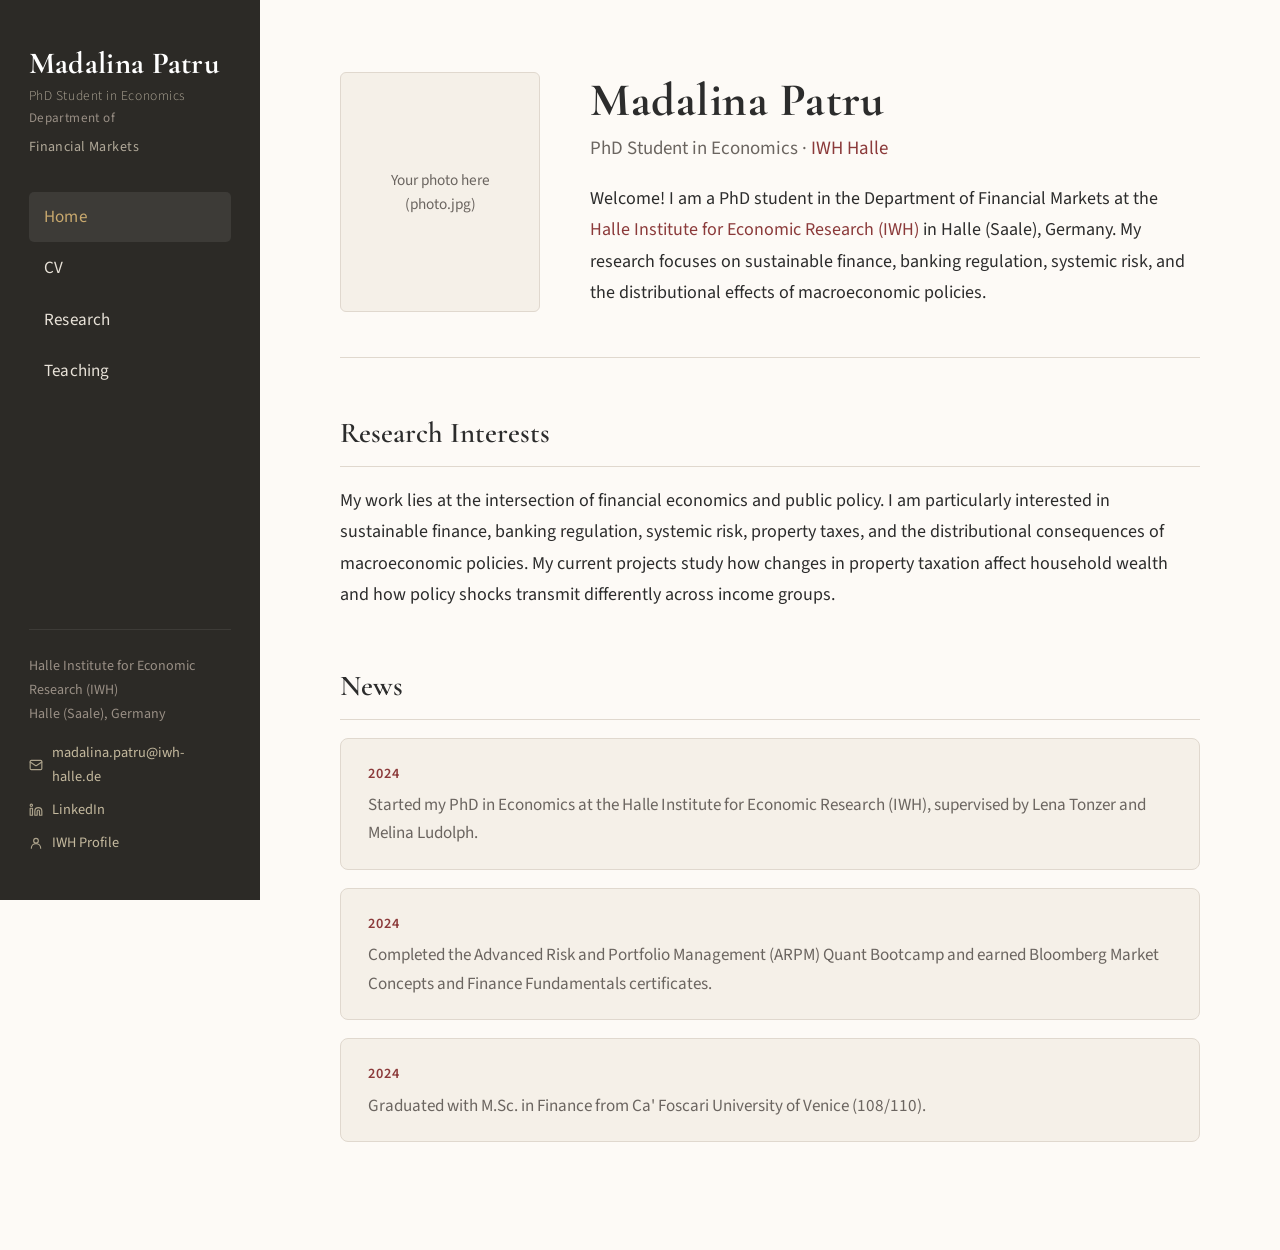
==== index.html @ fcee6978 "Add files via upload" ====
<!DOCTYPE html>
<html lang="en">
<head>
  <meta charset="UTF-8">
  <meta name="viewport" content="width=device-width, initial-scale=1.0">
  <title>Madalina Patru</title>
  <link rel="stylesheet" href="style.css">
</head>
<body>

  <button class="hamburger" onclick="document.querySelector('.sidebar').classList.toggle('open')" aria-label="Menu">☰</button>

  <aside class="sidebar">
    <div class="sidebar__name">Madalina Patru</div>
    <div class="sidebar__dept">PhD Student in Economics</div>
    <div style="font-size:0.73rem;color:#998f85;letter-spacing:0.03em;margin-bottom:0.3rem;">Department of</div>
    <div style="font-size:0.78rem;color:#b0a898;letter-spacing:0.03em;margin-bottom:1.8rem;">Financial Markets</div>

    <ul class="sidebar__nav">
      <li><a href="index.html" class="active">Home</a></li>
      <li><a href="cv.html">CV</a></li>
      <li><a href="research.html">Research</a></li>
      <li><a href="teaching.html">Teaching</a></li>
    </ul>

    <div class="sidebar__footer">
      Halle Institute for Economic Research (IWH)<br>
      Halle (Saale), Germany

      <div class="sidebar__contact">
        <a href="mailto:madalina.patru@iwh-halle.de">
          <svg width="14" height="14" viewBox="0 0 24 24" fill="none" stroke="currentColor" stroke-width="2" stroke-linecap="round" stroke-linejoin="round"><rect x="2" y="4" width="20" height="16" rx="2"/><path d="m22 7-8.97 5.7a1.94 1.94 0 0 1-2.06 0L2 7"/></svg>
          madalina.patru@iwh-halle.de
        </a>
        <a href="https://www.linkedin.com/in/madalinagpatru/" target="_blank" rel="noopener">
          <svg width="14" height="14" viewBox="0 0 24 24" fill="none" stroke="currentColor" stroke-width="2" stroke-linecap="round" stroke-linejoin="round"><path d="M16 8a6 6 0 0 1 6 6v7h-4v-7a2 2 0 0 0-2-2 2 2 0 0 0-2 2v7h-4v-7a6 6 0 0 1 6-6z"/><rect x="2" y="9" width="4" height="12"/><circle cx="4" cy="4" r="2"/></svg>
          LinkedIn
        </a>
        <a href="https://www.iwh-halle.de/en/about-the-iwh/team/detail/madalina-patru" target="_blank" rel="noopener">
          <svg width="14" height="14" viewBox="0 0 24 24" fill="none" stroke="currentColor" stroke-width="2" stroke-linecap="round" stroke-linejoin="round"><circle cx="12" cy="8" r="4"/><path d="M20 21a8 8 0 1 0-16 0"/></svg>
          IWH Profile
        </a>
      </div>
    </div>
  </aside>

  <main class="main">
    <div class="content">

      <div class="hero">
        <!-- Upload photo.jpg to your repo and swap these two lines -->
        <!-- <img src="photo.jpg" alt="Madalina Patru" class="hero__photo"> -->
        <div class="hero__photo-placeholder">Your photo here<br>(photo.jpg)</div>

        <div class="hero__text">
          <h1>Madalina Patru</h1>
          <p class="subtitle">PhD Student in Economics · <a href="https://www.iwh-halle.de/en/">IWH Halle</a></p>
          <p>
            Welcome! I am a PhD student in the Department of Financial Markets at the
            <a href="https://www.iwh-halle.de/en/">Halle Institute for Economic Research (IWH)</a>
            in Halle (Saale), Germany. My research focuses on sustainable finance, banking regulation,
            systemic risk, and the distributional effects of macroeconomic policies.
          </p>
        </div>
      </div>

      <h2>Research Interests</h2>
      <p>
        My work lies at the intersection of financial economics and public policy. I am particularly
        interested in sustainable finance, banking regulation, systemic risk, property taxes, and the
        distributional consequences of macroeconomic policies. My current projects study how changes
        in property taxation affect household wealth and how policy shocks transmit differently across
        income groups.
      </p>

      <h2>News</h2>
      <div class="card">
        <div class="card__year">2024</div>
        <div class="card__description">
          Started my PhD in Economics at the Halle Institute for Economic Research (IWH),
          supervised by Lena Tonzer and Melina Ludolph.
        </div>
      </div>
      <div class="card">
        <div class="card__year">2024</div>
        <div class="card__description">
          Completed the Advanced Risk and Portfolio Management (ARPM) Quant Bootcamp
          and earned Bloomberg Market Concepts and Finance Fundamentals certificates.
        </div>
      </div>
      <div class="card">
        <div class="card__year">2024</div>
        <div class="card__description">
          Graduated with M.Sc. in Finance from Ca' Foscari University of Venice (108/110).
        </div>
      </div>

    </div>
  </main>

</body>
</html>
---- style.css ----
/* ============================================
   Madalina Patru — Academic Website Stylesheet
   ============================================ */

@import url('https://fonts.googleapis.com/css2?family=Cormorant+Garamond:ital,wght@0,400;0,600;0,700;1,400&family=Source+Sans+3:ital,wght@0,300;0,400;0,600;0,700;1,400&display=swap');

:root {
  --color-bg: #FDFAF6;
  --color-bg-alt: #F5F0E8;
  --color-text: #2C2C2C;
  --color-text-muted: #6B6560;
  --color-accent: #8B3A3A;
  --color-accent-hover: #A14545;
  --color-border: #E0D8CE;
  --color-nav-bg: #2C2A26;
  --color-nav-text: #E8E2D8;
  --color-nav-hover: #C9A96E;
  --font-heading: 'Cormorant Garamond', Georgia, serif;
  --font-body: 'Source Sans 3', 'Segoe UI', sans-serif;
  --nav-width: 260px;
  --content-max: 860px;
}

*, *::before, *::after {
  box-sizing: border-box;
  margin: 0;
  padding: 0;
}

html {
  font-size: 18px;
  scroll-behavior: smooth;
}

body {
  font-family: var(--font-body);
  color: var(--color-text);
  background: var(--color-bg);
  line-height: 1.75;
  min-height: 100vh;
  display: flex;
}

/* ---- SIDEBAR ---- */

.sidebar {
  position: fixed;
  top: 0;
  left: 0;
  width: var(--nav-width);
  height: 100vh;
  background: var(--color-nav-bg);
  color: var(--color-nav-text);
  display: flex;
  flex-direction: column;
  padding: 2.5rem 1.6rem;
  z-index: 100;
  overflow-y: auto;
}

.sidebar__name {
  font-family: var(--font-heading);
  font-size: 1.7rem;
  font-weight: 700;
  color: #fff;
  letter-spacing: 0.01em;
  line-height: 1.25;
  margin-bottom: 0.2rem;
}

.sidebar__dept {
  font-size: 0.75rem;
  font-weight: 300;
  color: #b0a898;
  letter-spacing: 0.04em;
  margin-bottom: 0.05rem;
  line-height: 1.4;
}

.sidebar__title {
  font-size: 0.75rem;
  font-weight: 300;
  color: var(--color-nav-hover);
  letter-spacing: 0.06em;
  text-transform: uppercase;
  margin-bottom: 2rem;
}

.sidebar__nav {
  list-style: none;
  flex: 1;
}

.sidebar__nav li {
  margin-bottom: 0.1rem;
}

.sidebar__nav a {
  display: block;
  padding: 0.55rem 0.85rem;
  color: var(--color-nav-text);
  text-decoration: none;
  font-size: 0.95rem;
  font-weight: 400;
  border-radius: 5px;
  transition: background 0.18s, color 0.18s;
  letter-spacing: 0.01em;
}

.sidebar__nav a:hover,
.sidebar__nav a.active {
  background: rgba(255,255,255,0.08);
  color: var(--color-nav-hover);
}

.sidebar__footer {
  margin-top: 2rem;
  font-size: 0.78rem;
  line-height: 1.7;
  color: #998f85;
  border-top: 1px solid rgba(255,255,255,0.08);
  padding-top: 1.4rem;
}

.sidebar__footer a {
  color: #c4b99e;
  text-decoration: none;
  transition: color 0.15s;
}

.sidebar__footer a:hover {
  color: var(--color-nav-hover);
}

/* Contact links with icons */
.sidebar__contact {
  margin-top: 0.8rem;
  display: flex;
  flex-direction: column;
  gap: 0.45rem;
}

.sidebar__contact a {
  display: flex;
  align-items: center;
  gap: 0.5rem;
  color: #c4b99e;
  text-decoration: none;
  font-size: 0.8rem;
  transition: color 0.15s;
}

.sidebar__contact a:hover {
  color: var(--color-nav-hover);
}

.sidebar__contact svg {
  flex-shrink: 0;
  opacity: 0.85;
}

/* ---- HAMBURGER ---- */

.hamburger {
  display: none;
  position: fixed;
  top: 1rem;
  left: 1rem;
  z-index: 200;
  background: var(--color-nav-bg);
  color: var(--color-nav-text);
  border: none;
  width: 2.4rem;
  height: 2.4rem;
  border-radius: 6px;
  font-size: 1.2rem;
  cursor: pointer;
  align-items: center;
  justify-content: center;
}

/* ---- MAIN CONTENT ---- */

.main {
  margin-left: var(--nav-width);
  flex: 1;
  display: flex;
  justify-content: center;
  padding: 0 2rem;
}

.content {
  width: 100%;
  max-width: var(--content-max);
  padding: 4rem 0 5rem;
}

/* ---- TYPOGRAPHY ---- */

h1 {
  font-family: var(--font-heading);
  font-size: 2.6rem;
  font-weight: 700;
  color: var(--color-text);
  letter-spacing: 0.01em;
  line-height: 1.2;
  margin-bottom: 0.4rem;
}

h2 {
  font-family: var(--font-heading);
  font-size: 1.6rem;
  font-weight: 600;
  color: var(--color-text);
  margin: 2.8rem 0 1rem;
  padding-bottom: 0.4rem;
  border-bottom: 1px solid var(--color-border);
}

h3 {
  font-family: var(--font-heading);
  font-size: 1.2rem;
  font-weight: 600;
  color: var(--color-text);
  margin-bottom: 0.3rem;
}

h4 {
  font-weight: 600;
  font-size: 1rem;
  margin-bottom: 0.15rem;
}

p {
  margin-bottom: 1rem;
  color: var(--color-text);
}

p:last-child { margin-bottom: 0; }

a {
  color: var(--color-accent);
  text-decoration: none;
}

a:hover {
  text-decoration: underline;
}

.subtitle {
  color: var(--color-text-muted);
  font-size: 1.05rem;
  margin-bottom: 1.5rem;
}

/* ---- HERO ---- */

.hero {
  display: flex;
  gap: 2.8rem;
  align-items: flex-start;
  margin-bottom: 2.5rem;
  padding-bottom: 2.5rem;
  border-bottom: 1px solid var(--color-border);
}

.hero__photo,
.hero__photo-placeholder {
  width: 200px;
  min-width: 200px;
  height: 240px;
  border-radius: 6px;
  object-fit: cover;
  object-position: top center;
  background: var(--color-bg-alt);
  border: 1px solid var(--color-border);
  display: flex;
  align-items: center;
  justify-content: center;
  text-align: center;
  font-size: 0.85rem;
  color: var(--color-text-muted);
  line-height: 1.6;
}

.hero__text {
  flex: 1;
}

.hero__text h1 {
  margin-bottom: 0.2rem;
}

.hero__text .subtitle {
  margin-bottom: 1rem;
}

/* ---- CARDS ---- */

.card {
  background: var(--color-bg-alt);
  border: 1px solid var(--color-border);
  border-radius: 8px;
  padding: 1.2rem 1.5rem;
  margin-bottom: 1rem;
}

.card h3 {
  margin-bottom: 0.4rem;
}

.card__description {
  color: var(--color-text-muted);
  font-size: 0.95rem;
  line-height: 1.65;
}

.card__year {
  font-size: 0.8rem;
  font-weight: 600;
  color: var(--color-accent);
  text-transform: uppercase;
  letter-spacing: 0.08em;
  margin-bottom: 0.3rem;
}

/* ---- CV ENTRIES ---- */

.cv-section {
  margin-bottom: 0.5rem;
}

.cv-entry {
  display: flex;
  gap: 2rem;
  padding: 0.9rem 0;
  border-bottom: 1px solid var(--color-border);
}

.cv-entry:last-child {
  border-bottom: none;
}

.cv-entry__dates {
  min-width: 110px;
  font-size: 0.88rem;
  color: var(--color-text-muted);
  font-weight: 400;
  padding-top: 0.1rem;
  white-space: nowrap;
}

.cv-entry__details {
  flex: 1;
}

.cv-entry__details .institution {
  color: var(--color-text-muted);
  font-size: 0.92rem;
  margin-top: 0.1rem;
}

.cv-entry__details p {
  margin-bottom: 0.2rem;
  font-size: 0.95rem;
}

/* ---- PUBLICATIONS ---- */

.pub {
  padding: 1.1rem 0;
  border-bottom: 1px solid var(--color-border);
}

.pub:last-child {
  border-bottom: none;
}

.pub__authors {
  font-size: 0.92rem;
  margin-bottom: 0.2rem;
  color: var(--color-text-muted);
}

.pub__title {
  font-size: 1.02rem;
  font-weight: 600;
  color: var(--color-text);
  margin-bottom: 0.2rem;
}

.pub__venue {
  font-size: 0.88rem;
  font-style: italic;
  color: var(--color-text-muted);
}

.pub__links {
  margin-top: 0.4rem;
  display: flex;
  gap: 0.8rem;
}

.pub__links a {
  font-size: 0.78rem;
  font-weight: 600;
  text-transform: uppercase;
  letter-spacing: 0.06em;
  padding: 0.2rem 0.65rem;
  border: 1px solid var(--color-accent);
  border-radius: 4px;
  color: var(--color-accent);
  transition: background 0.2s, color 0.2s;
}

.pub__links a:hover {
  background: var(--color-accent);
  color: #fff;
  text-decoration: none;
}

/* ---- COURSE TABLE ---- */

.course-table {
  width: 100%;
  border-collapse: collapse;
  margin-top: 1rem;
  font-size: 0.93rem;
}

.course-table th,
.course-table td {
  text-align: left;
  padding: 0.7rem 1rem;
  border-bottom: 1px solid var(--color-border);
}

.course-table th {
  font-family: var(--font-heading);
  font-weight: 600;
  font-size: 0.95rem;
  background: var(--color-bg-alt);
}

/* ---- BUTTON ---- */

.btn {
  display: inline-block;
  padding: 0.55rem 1.3rem;
  background: var(--color-accent);
  color: #fff;
  border-radius: 6px;
  font-size: 0.88rem;
  font-weight: 600;
  letter-spacing: 0.02em;
  text-decoration: none;
  transition: background 0.2s, transform 0.15s;
}

.btn:hover {
  background: var(--color-accent-hover);
  color: #fff;
  text-decoration: none;
  transform: translateY(-1px);
}

/* ---- LARGE SCREENS ---- */

@media (min-width: 1400px) {
  :root {
    --nav-width: 290px;
    --content-max: 960px;
  }

  html { font-size: 19px; }

  .hero__photo,
  .hero__photo-placeholder {
    width: 220px;
    min-width: 220px;
    height: 265px;
  }
}

@media (min-width: 1800px) {
  :root {
    --nav-width: 300px;
    --content-max: 1040px;
  }

  html { font-size: 20px; }

  .hero__photo,
  .hero__photo-placeholder {
    width: 240px;
    min-width: 240px;
    height: 290px;
  }
}

/* ---- RESPONSIVE (MOBILE) ---- */

@media (max-width: 860px) {
  .sidebar {
    transform: translateX(-100%);
    transition: transform 0.3s ease;
  }

  .sidebar.open {
    transform: translateX(0);
  }

  .hamburger {
    display: flex;
  }

  .main {
    margin-left: 0;
    padding: 0 1.2rem;
  }

  .content {
    padding: 4.5rem 0 3rem;
  }

  .hero {
    flex-direction: column;
    align-items: center;
    text-align: center;
    gap: 1.8rem;
  }

  .hero__photo,
  .hero__photo-placeholder {
    width: 160px;
    min-width: 160px;
    height: 195px;
  }

  .cv-entry {
    flex-direction: column;
    gap: 0.2rem;
  }

  .cv-entry__dates {
    min-width: unset;
  }
}
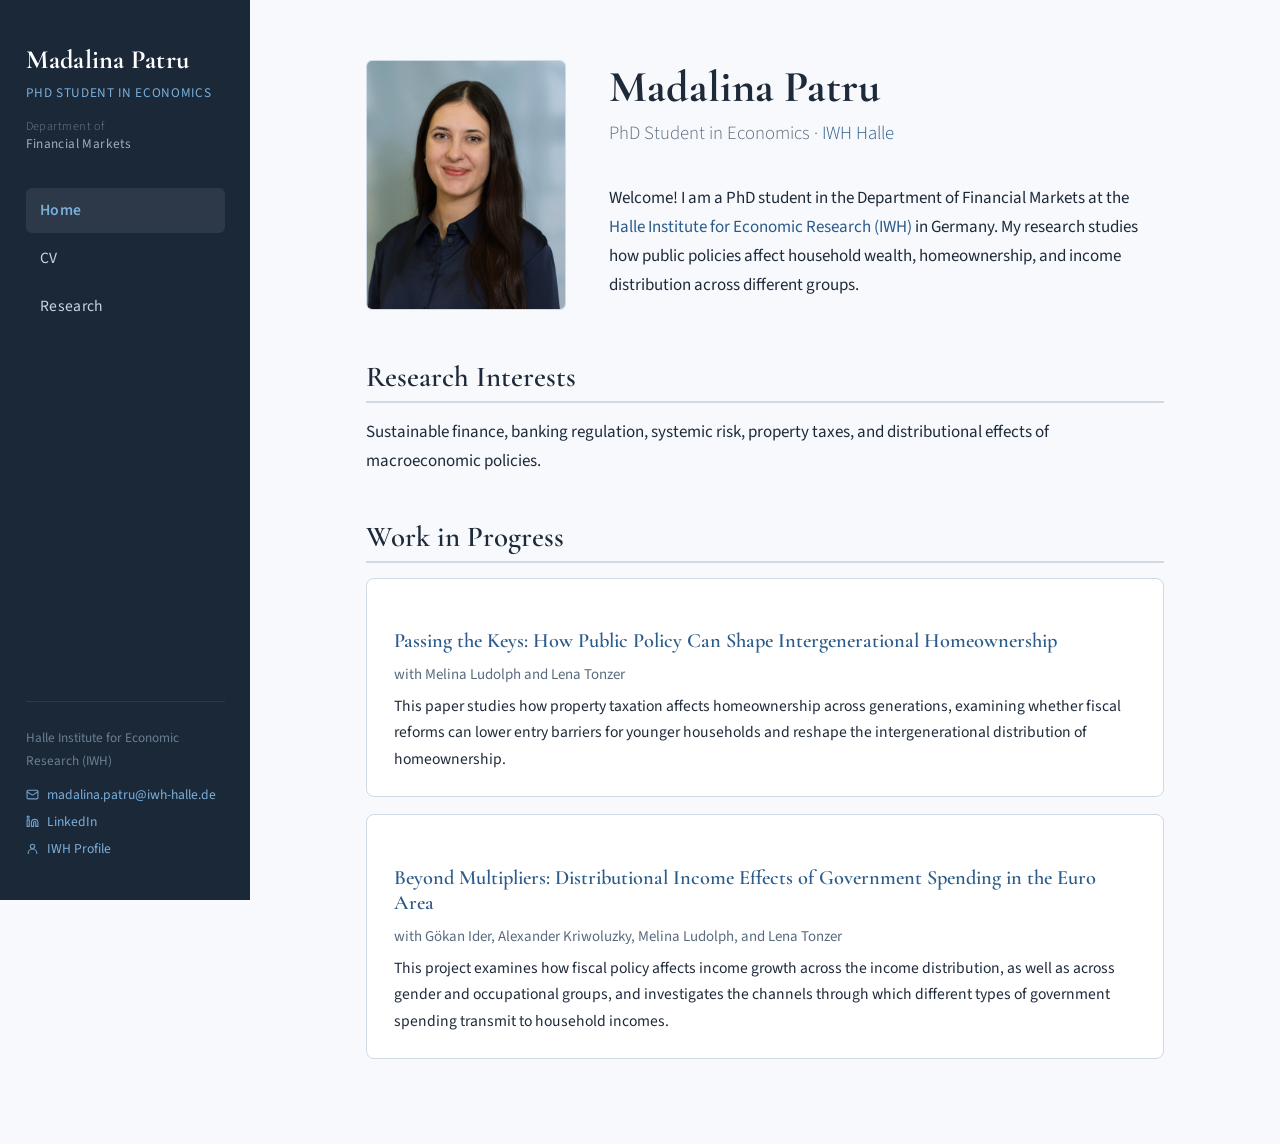
==== commit f8841b8a: "Add files via upload" ====
--- a/index.html
+++ b/index.html
@@ -3,7 +3,7 @@
 <head>
   <meta charset="UTF-8">
   <meta name="viewport" content="width=device-width, initial-scale=1.0">
-  <title>Madalina Patru</title>
+  <title>Madalina Patru — Academic Homepage</title>
   <link rel="stylesheet" href="style.css">
 </head>
 <body>
@@ -12,32 +12,27 @@
 
   <aside class="sidebar">
     <div class="sidebar__name">Madalina Patru</div>
-    <div class="sidebar__dept">PhD Student in Economics</div>
-    <div style="font-size:0.73rem;color:#998f85;letter-spacing:0.03em;margin-bottom:0.3rem;">Department of</div>
-    <div style="font-size:0.78rem;color:#b0a898;letter-spacing:0.03em;margin-bottom:1.8rem;">Financial Markets</div>
-
+    <div class="sidebar__title">PhD Student in Economics</div>
+    <div class="sidebar__dept-label">Department of</div>
+    <div class="sidebar__dept">Financial Markets</div>
     <ul class="sidebar__nav">
       <li><a href="index.html" class="active">Home</a></li>
       <li><a href="cv.html">CV</a></li>
       <li><a href="research.html">Research</a></li>
-      <li><a href="teaching.html">Teaching</a></li>
     </ul>
-
     <div class="sidebar__footer">
-      Halle Institute for Economic Research (IWH)<br>
-      Halle (Saale), Germany
-
+      Halle Institute for Economic Research (IWH)
       <div class="sidebar__contact">
         <a href="mailto:madalina.patru@iwh-halle.de">
-          <svg width="14" height="14" viewBox="0 0 24 24" fill="none" stroke="currentColor" stroke-width="2" stroke-linecap="round" stroke-linejoin="round"><rect x="2" y="4" width="20" height="16" rx="2"/><path d="m22 7-8.97 5.7a1.94 1.94 0 0 1-2.06 0L2 7"/></svg>
+          <svg width="13" height="13" viewBox="0 0 24 24" fill="none" stroke="currentColor" stroke-width="2" stroke-linecap="round" stroke-linejoin="round"><rect x="2" y="4" width="20" height="16" rx="2"/><path d="m22 7-8.97 5.7a1.94 1.94 0 0 1-2.06 0L2 7"/></svg>
           madalina.patru@iwh-halle.de
         </a>
         <a href="https://www.linkedin.com/in/madalinagpatru/" target="_blank" rel="noopener">
-          <svg width="14" height="14" viewBox="0 0 24 24" fill="none" stroke="currentColor" stroke-width="2" stroke-linecap="round" stroke-linejoin="round"><path d="M16 8a6 6 0 0 1 6 6v7h-4v-7a2 2 0 0 0-2-2 2 2 0 0 0-2 2v7h-4v-7a6 6 0 0 1 6-6z"/><rect x="2" y="9" width="4" height="12"/><circle cx="4" cy="4" r="2"/></svg>
+          <svg width="13" height="13" viewBox="0 0 24 24" fill="none" stroke="currentColor" stroke-width="2" stroke-linecap="round" stroke-linejoin="round"><path d="M16 8a6 6 0 0 1 6 6v7h-4v-7a2 2 0 0 0-2-2 2 2 0 0 0-2 2v7h-4v-7a6 6 0 0 1 6-6z"/><rect x="2" y="9" width="4" height="12"/><circle cx="4" cy="4" r="2"/></svg>
           LinkedIn
         </a>
         <a href="https://www.iwh-halle.de/en/about-the-iwh/team/detail/madalina-patru" target="_blank" rel="noopener">
-          <svg width="14" height="14" viewBox="0 0 24 24" fill="none" stroke="currentColor" stroke-width="2" stroke-linecap="round" stroke-linejoin="round"><circle cx="12" cy="8" r="4"/><path d="M20 21a8 8 0 1 0-16 0"/></svg>
+          <svg width="13" height="13" viewBox="0 0 24 24" fill="none" stroke="currentColor" stroke-width="2" stroke-linecap="round" stroke-linejoin="round"><circle cx="12" cy="8" r="4"/><path d="M20 21a8 8 0 1 0-16 0"/></svg>
           IWH Profile
         </a>
       </div>
@@ -48,9 +43,7 @@
     <div class="content">
 
       <div class="hero">
-        <!-- Upload photo.jpg to your repo and swap these two lines -->
-        <!-- <img src="photo.jpg" alt="Madalina Patru" class="hero__photo"> -->
-        <div class="hero__photo-placeholder">Your photo here<br>(photo.jpg)</div>
+        <img src="photo.jpg" alt="Madalina Patru" class="hero__photo">
 
         <div class="hero__text">
           <h1>Madalina Patru</h1>
@@ -58,40 +51,38 @@
           <p>
             Welcome! I am a PhD student in the Department of Financial Markets at the
             <a href="https://www.iwh-halle.de/en/">Halle Institute for Economic Research (IWH)</a>
-            in Halle (Saale), Germany. My research focuses on sustainable finance, banking regulation,
-            systemic risk, and the distributional effects of macroeconomic policies.
+            in Germany. My research studies how public policies affect household wealth,
+            homeownership, and income distribution across different groups.
           </p>
         </div>
       </div>
 
       <h2>Research Interests</h2>
       <p>
-        My work lies at the intersection of financial economics and public policy. I am particularly
-        interested in sustainable finance, banking regulation, systemic risk, property taxes, and the
-        distributional consequences of macroeconomic policies. My current projects study how changes
-        in property taxation affect household wealth and how policy shocks transmit differently across
-        income groups.
+        Sustainable finance, banking regulation, systemic risk, property taxes,
+        and distributional effects of macroeconomic policies.
       </p>
 
-      <h2>News</h2>
+      <h2>Work in Progress</h2>
+
       <div class="card">
-        <div class="card__year">2024</div>
+        <h3>Passing the Keys: How Public Policy Can Shape Intergenerational Homeownership</h3>
+        <div class="card__meta">with Melina Ludolph and Lena Tonzer</div>
         <div class="card__description">
-          Started my PhD in Economics at the Halle Institute for Economic Research (IWH),
-          supervised by Lena Tonzer and Melina Ludolph.
+          This paper studies how property taxation affects homeownership across generations,
+          examining whether fiscal reforms can lower entry barriers for younger households
+          and reshape the intergenerational distribution of homeownership.
         </div>
       </div>
+
       <div class="card">
-        <div class="card__year">2024</div>
+        <h3>Beyond Multipliers: Distributional Income Effects of Government Spending in the Euro Area</h3>
+        <div class="card__meta">with Gökan Ider, Alexander Kriwoluzky, Melina Ludolph, and Lena Tonzer</div>
         <div class="card__description">
-          Completed the Advanced Risk and Portfolio Management (ARPM) Quant Bootcamp
-          and earned Bloomberg Market Concepts and Finance Fundamentals certificates.
-        </div>
-      </div>
-      <div class="card">
-        <div class="card__year">2024</div>
-        <div class="card__description">
-          Graduated with M.Sc. in Finance from Ca' Foscari University of Venice (108/110).
+          This project examines how fiscal policy affects income growth across the income
+          distribution, as well as across gender and occupational groups, and investigates
+          the channels through which different types of government spending transmit to
+          household incomes.
         </div>
       </div>
 
--- a/style.css
+++ b/style.css
@@ -5,20 +5,20 @@
 @import url('https://fonts.googleapis.com/css2?family=Cormorant+Garamond:ital,wght@0,400;0,600;0,700;1,400&family=Source+Sans+3:ital,wght@0,300;0,400;0,600;0,700;1,400&display=swap');
 
 :root {
-  --color-bg: #FDFAF6;
-  --color-bg-alt: #F5F0E8;
-  --color-text: #2C2C2C;
-  --color-text-muted: #6B6560;
-  --color-accent: #8B3A3A;
-  --color-accent-hover: #A14545;
-  --color-border: #E0D8CE;
-  --color-nav-bg: #2C2A26;
-  --color-nav-text: #E8E2D8;
-  --color-nav-hover: #C9A96E;
+  --color-bg: #F7F9FC;
+  --color-bg-alt: #EDF1F7;
+  --color-text: #1E2A3A;
+  --color-text-muted: #5A6B7F;
+  --color-accent: #2B5B8A;
+  --color-accent-hover: #3A74A8;
+  --color-border: #D0DAE5;
+  --color-nav-bg: #1B2838;
+  --color-nav-text: #CBD5E1;
+  --color-nav-hover: #7AAFDB;
   --font-heading: 'Cormorant Garamond', Georgia, serif;
   --font-body: 'Source Sans 3', 'Segoe UI', sans-serif;
-  --nav-width: 260px;
-  --content-max: 860px;
+  --max-width: 900px;
+  --nav-width: 250px;
 }
 
 *, *::before, *::after {
@@ -28,7 +28,7 @@
 }
 
 html {
-  font-size: 18px;
+  font-size: 17px;
   scroll-behavior: smooth;
 }
 
@@ -36,12 +36,12 @@
   font-family: var(--font-body);
   color: var(--color-text);
   background: var(--color-bg);
-  line-height: 1.75;
+  line-height: 1.7;
   min-height: 100vh;
   display: flex;
 }
 
-/* ---- SIDEBAR ---- */
+/* ---- SIDEBAR NAVIGATION ---- */
 
 .sidebar {
   position: fixed;
@@ -53,36 +53,44 @@
   color: var(--color-nav-text);
   display: flex;
   flex-direction: column;
-  padding: 2.5rem 1.6rem;
+  padding: 2.5rem 1.5rem;
   z-index: 100;
   overflow-y: auto;
 }
 
 .sidebar__name {
   font-family: var(--font-heading);
-  font-size: 1.7rem;
+  font-size: 1.55rem;
   font-weight: 700;
   color: #fff;
   letter-spacing: 0.01em;
-  line-height: 1.25;
-  margin-bottom: 0.2rem;
+  line-height: 1.3;
+  margin-bottom: 0.3rem;
+}
+
+.sidebar__title {
+  font-size: 0.78rem;
+  font-weight: 400;
+  color: var(--color-nav-hover);
+  letter-spacing: 0.05em;
+  text-transform: uppercase;
+  margin-bottom: 0.8rem;
+}
+
+.sidebar__dept-label {
+  font-size: 0.72rem;
+  font-weight: 300;
+  color: #6b7f93;
+  letter-spacing: 0.04em;
+  line-height: 1.4;
 }
 
 .sidebar__dept {
-  font-size: 0.75rem;
-  font-weight: 300;
-  color: #b0a898;
-  letter-spacing: 0.04em;
-  margin-bottom: 0.05rem;
+  font-size: 0.78rem;
+  font-weight: 400;
+  color: #9aafc2;
+  letter-spacing: 0.03em;
   line-height: 1.4;
-}
-
-.sidebar__title {
-  font-size: 0.75rem;
-  font-weight: 300;
-  color: var(--color-nav-hover);
-  letter-spacing: 0.06em;
-  text-transform: uppercase;
   margin-bottom: 2rem;
 }
 
@@ -92,7 +100,7 @@
 }
 
 .sidebar__nav li {
-  margin-bottom: 0.1rem;
+  margin-bottom: 0.15rem;
 }
 
 .sidebar__nav a {
@@ -100,11 +108,11 @@
   padding: 0.55rem 0.85rem;
   color: var(--color-nav-text);
   text-decoration: none;
-  font-size: 0.95rem;
+  font-size: 0.92rem;
   font-weight: 400;
-  border-radius: 5px;
-  transition: background 0.18s, color 0.18s;
-  letter-spacing: 0.01em;
+  border-radius: 6px;
+  transition: background 0.2s, color 0.2s;
+  letter-spacing: 0.02em;
 }
 
 .sidebar__nav a:hover,
@@ -113,53 +121,49 @@
   color: var(--color-nav-hover);
 }
 
+.sidebar__nav a.active {
+  font-weight: 600;
+}
+
 .sidebar__footer {
-  margin-top: 2rem;
+  margin-top: auto;
+  padding-top: 1.5rem;
+  border-top: 1px solid rgba(255,255,255,0.08);
   font-size: 0.78rem;
+  color: #6b7f93;
   line-height: 1.7;
-  color: #998f85;
-  border-top: 1px solid rgba(255,255,255,0.08);
-  padding-top: 1.4rem;
-}
-
-.sidebar__footer a {
-  color: #c4b99e;
-  text-decoration: none;
-  transition: color 0.15s;
-}
-
-.sidebar__footer a:hover {
-  color: var(--color-nav-hover);
-}
-
-/* Contact links with icons */
+}
+
 .sidebar__contact {
   margin-top: 0.8rem;
   display: flex;
   flex-direction: column;
-  gap: 0.45rem;
+  gap: 0.55rem;
 }
 
 .sidebar__contact a {
   display: flex;
   align-items: center;
   gap: 0.5rem;
-  color: #c4b99e;
+  color: var(--color-nav-hover);
   text-decoration: none;
   font-size: 0.8rem;
   transition: color 0.15s;
+  line-height: 1.3;
+  word-break: break-all;
 }
 
 .sidebar__contact a:hover {
-  color: var(--color-nav-hover);
+  color: #fff;
+  text-decoration: none;
 }
 
 .sidebar__contact svg {
   flex-shrink: 0;
-  opacity: 0.85;
-}
-
-/* ---- HAMBURGER ---- */
+  opacity: 0.9;
+}
+
+/* ---- MOBILE HAMBURGER ---- */
 
 .hamburger {
   display: none;
@@ -168,13 +172,13 @@
   left: 1rem;
   z-index: 200;
   background: var(--color-nav-bg);
-  color: var(--color-nav-text);
+  color: #fff;
   border: none;
-  width: 2.4rem;
-  height: 2.4rem;
   border-radius: 6px;
-  font-size: 1.2rem;
+  width: 44px;
+  height: 44px;
   cursor: pointer;
+  font-size: 1.4rem;
   align-items: center;
   justify-content: center;
 }
@@ -184,135 +188,105 @@
 .main {
   margin-left: var(--nav-width);
   flex: 1;
-  display: flex;
-  justify-content: center;
-  padding: 0 2rem;
+  min-height: 100vh;
 }
 
 .content {
-  width: 100%;
-  max-width: var(--content-max);
-  padding: 4rem 0 5rem;
+  max-width: var(--max-width);
+  margin: 0 auto;
+  padding: 3.5rem 3rem 4rem;
 }
 
 /* ---- TYPOGRAPHY ---- */
 
+h1, h2, h3, h4 {
+  font-family: var(--font-heading);
+  color: var(--color-text);
+  line-height: 1.25;
+}
+
 h1 {
-  font-family: var(--font-heading);
   font-size: 2.6rem;
   font-weight: 700;
-  color: var(--color-text);
-  letter-spacing: 0.01em;
-  line-height: 1.2;
-  margin-bottom: 0.4rem;
+  margin-bottom: 0.6rem;
 }
 
 h2 {
-  font-family: var(--font-heading);
-  font-size: 1.6rem;
-  font-weight: 600;
-  color: var(--color-text);
-  margin: 2.8rem 0 1rem;
-  padding-bottom: 0.4rem;
-  border-bottom: 1px solid var(--color-border);
+  font-size: 1.7rem;
+  font-weight: 600;
+  margin-top: 2.5rem;
+  margin-bottom: 0.9rem;
+  padding-bottom: 0.35rem;
+  border-bottom: 2px solid var(--color-border);
 }
 
 h3 {
-  font-family: var(--font-heading);
   font-size: 1.2rem;
   font-weight: 600;
-  color: var(--color-text);
-  margin-bottom: 0.3rem;
-}
-
-h4 {
-  font-weight: 600;
-  font-size: 1rem;
-  margin-bottom: 0.15rem;
+  margin-top: 1.5rem;
+  margin-bottom: 0.5rem;
+  color: var(--color-accent);
 }
 
 p {
   margin-bottom: 1rem;
-  color: var(--color-text);
-}
-
-p:last-child { margin-bottom: 0; }
+}
 
 a {
   color: var(--color-accent);
   text-decoration: none;
+  transition: color 0.2s;
 }
 
 a:hover {
+  color: var(--color-accent-hover);
   text-decoration: underline;
 }
 
 .subtitle {
+  font-size: 1.1rem;
   color: var(--color-text-muted);
-  font-size: 1.05rem;
-  margin-bottom: 1.5rem;
-}
-
-/* ---- HERO ---- */
+  margin-bottom: 2rem;
+  font-weight: 300;
+}
+
+/* ---- HERO / ABOUT SECTION ---- */
 
 .hero {
   display: flex;
-  gap: 2.8rem;
+  gap: 2.5rem;
   align-items: flex-start;
-  margin-bottom: 2.5rem;
-  padding-bottom: 2.5rem;
-  border-bottom: 1px solid var(--color-border);
-}
-
-.hero__photo,
-.hero__photo-placeholder {
+  margin-bottom: 2rem;
+}
+
+.hero__photo {
   width: 200px;
   min-width: 200px;
-  height: 240px;
+  height: 250px;
   border-radius: 6px;
   object-fit: cover;
   object-position: top center;
-  background: var(--color-bg-alt);
   border: 1px solid var(--color-border);
-  display: flex;
-  align-items: center;
-  justify-content: center;
-  text-align: center;
-  font-size: 0.85rem;
-  color: var(--color-text-muted);
-  line-height: 1.6;
-}
-
-.hero__text {
-  flex: 1;
+  flex-shrink: 0;
 }
 
 .hero__text h1 {
   margin-bottom: 0.2rem;
 }
 
-.hero__text .subtitle {
-  margin-bottom: 1rem;
-}
-
-/* ---- CARDS ---- */
+/* ---- CARDS / ITEMS ---- */
 
 .card {
-  background: var(--color-bg-alt);
+  background: #fff;
   border: 1px solid var(--color-border);
   border-radius: 8px;
-  padding: 1.2rem 1.5rem;
+  padding: 1.4rem 1.6rem;
   margin-bottom: 1rem;
-}
-
-.card h3 {
-  margin-bottom: 0.4rem;
-}
-
-.card__description {
-  color: var(--color-text-muted);
-  font-size: 0.95rem;
-  line-height: 1.65;
+  transition: box-shadow 0.2s;
+}
+
+.card:hover {
+  box-shadow: 0 2px 12px rgba(0,0,0,0.06);
 }
 
 .card__year {
@@ -320,20 +294,38 @@
   font-weight: 600;
   color: var(--color-accent);
   text-transform: uppercase;
-  letter-spacing: 0.08em;
+  letter-spacing: 0.05em;
+  margin-bottom: 0.25rem;
+}
+
+.card__title {
+  font-family: var(--font-heading);
+  font-size: 1.15rem;
+  font-weight: 600;
+  margin-bottom: 0.2rem;
+}
+
+.card__meta {
+  font-size: 0.88rem;
+  color: var(--color-text-muted);
   margin-bottom: 0.3rem;
 }
 
-/* ---- CV ENTRIES ---- */
+.card__description {
+  font-size: 0.92rem;
+  color: var(--color-text);
+}
+
+/* ---- CV TIMELINE ---- */
 
 .cv-section {
-  margin-bottom: 0.5rem;
+  margin-bottom: 2rem;
 }
 
 .cv-entry {
   display: flex;
-  gap: 2rem;
-  padding: 0.9rem 0;
+  gap: 1.5rem;
+  padding: 1rem 0;
   border-bottom: 1px solid var(--color-border);
 }
 
@@ -342,33 +334,35 @@
 }
 
 .cv-entry__dates {
-  min-width: 110px;
-  font-size: 0.88rem;
+  min-width: 120px;
+  font-size: 0.85rem;
+  font-weight: 600;
+  color: var(--color-accent);
+  padding-top: 0.15rem;
+}
+
+.cv-entry__details h4 {
+  font-family: var(--font-heading);
+  font-size: 1.1rem;
+  font-weight: 600;
+  margin-bottom: 0.15rem;
+}
+
+.cv-entry__details .institution {
+  font-size: 0.92rem;
   color: var(--color-text-muted);
-  font-weight: 400;
-  padding-top: 0.1rem;
-  white-space: nowrap;
-}
-
-.cv-entry__details {
-  flex: 1;
-}
-
-.cv-entry__details .institution {
-  color: var(--color-text-muted);
-  font-size: 0.92rem;
-  margin-top: 0.1rem;
+  margin-bottom: 0.3rem;
 }
 
 .cv-entry__details p {
-  margin-bottom: 0.2rem;
-  font-size: 0.95rem;
-}
-
-/* ---- PUBLICATIONS ---- */
+  font-size: 0.9rem;
+  margin-bottom: 0.25rem;
+}
+
+/* ---- PUBLICATION LIST ---- */
 
 .pub {
-  padding: 1.1rem 0;
+  padding: 1rem 0;
   border-bottom: 1px solid var(--color-border);
 }
 
@@ -377,16 +371,19 @@
 }
 
 .pub__authors {
-  font-size: 0.92rem;
-  margin-bottom: 0.2rem;
+  font-size: 0.9rem;
   color: var(--color-text-muted);
 }
 
+.pub__authors strong {
+  color: var(--color-text);
+}
+
 .pub__title {
-  font-size: 1.02rem;
-  font-weight: 600;
-  color: var(--color-text);
-  margin-bottom: 0.2rem;
+  font-family: var(--font-heading);
+  font-size: 1.08rem;
+  font-weight: 600;
+  margin: 0.15rem 0;
 }
 
 .pub__venue {
@@ -402,14 +399,13 @@
 }
 
 .pub__links a {
-  font-size: 0.78rem;
+  font-size: 0.8rem;
   font-weight: 600;
   text-transform: uppercase;
-  letter-spacing: 0.06em;
-  padding: 0.2rem 0.65rem;
+  letter-spacing: 0.05em;
+  padding: 0.2rem 0.6rem;
   border: 1px solid var(--color-accent);
   border-radius: 4px;
-  color: var(--color-accent);
   transition: background 0.2s, color 0.2s;
 }
 
@@ -419,13 +415,13 @@
   text-decoration: none;
 }
 
-/* ---- COURSE TABLE ---- */
+/* ---- TEACHING TABLE ---- */
 
 .course-table {
   width: 100%;
   border-collapse: collapse;
   margin-top: 1rem;
-  font-size: 0.93rem;
+  font-size: 0.92rem;
 }
 
 .course-table th,
@@ -442,11 +438,15 @@
   background: var(--color-bg-alt);
 }
 
-/* ---- BUTTON ---- */
+.course-table tr:hover td {
+  background: rgba(0,0,0,0.015);
+}
+
+/* ---- DOWNLOAD BUTTON ---- */
 
 .btn {
   display: inline-block;
-  padding: 0.55rem 1.3rem;
+  padding: 0.6rem 1.4rem;
   background: var(--color-accent);
   color: #fff;
   border-radius: 6px;
@@ -455,6 +455,7 @@
   letter-spacing: 0.02em;
   text-decoration: none;
   transition: background 0.2s, transform 0.15s;
+  margin-top: 0.5rem;
 }
 
 .btn:hover {
@@ -468,33 +469,27 @@
 
 @media (min-width: 1400px) {
   :root {
-    --nav-width: 290px;
-    --content-max: 960px;
-  }
-
-  html { font-size: 19px; }
-
-  .hero__photo,
-  .hero__photo-placeholder {
+    --max-width: 980px;
+    --nav-width: 270px;
+  }
+  html { font-size: 18px; }
+  .hero__photo {
     width: 220px;
     min-width: 220px;
-    height: 265px;
+    height: 275px;
   }
 }
 
 @media (min-width: 1800px) {
   :root {
-    --nav-width: 300px;
-    --content-max: 1040px;
-  }
-
-  html { font-size: 20px; }
-
-  .hero__photo,
-  .hero__photo-placeholder {
+    --max-width: 1060px;
+    --nav-width: 280px;
+  }
+  html { font-size: 19px; }
+  .hero__photo {
     width: 240px;
     min-width: 240px;
-    height: 290px;
+    height: 300px;
   }
 }
 
@@ -516,30 +511,21 @@
 
   .main {
     margin-left: 0;
-    padding: 0 1.2rem;
   }
 
   .content {
-    padding: 4.5rem 0 3rem;
+    padding: 4.5rem 1.5rem 3rem;
   }
 
   .hero {
     flex-direction: column;
     align-items: center;
     text-align: center;
-    gap: 1.8rem;
-  }
-
-  .hero__photo,
-  .hero__photo-placeholder {
-    width: 160px;
-    min-width: 160px;
-    height: 195px;
   }
 
   .cv-entry {
     flex-direction: column;
-    gap: 0.2rem;
+    gap: 0.3rem;
   }
 
   .cv-entry__dates {
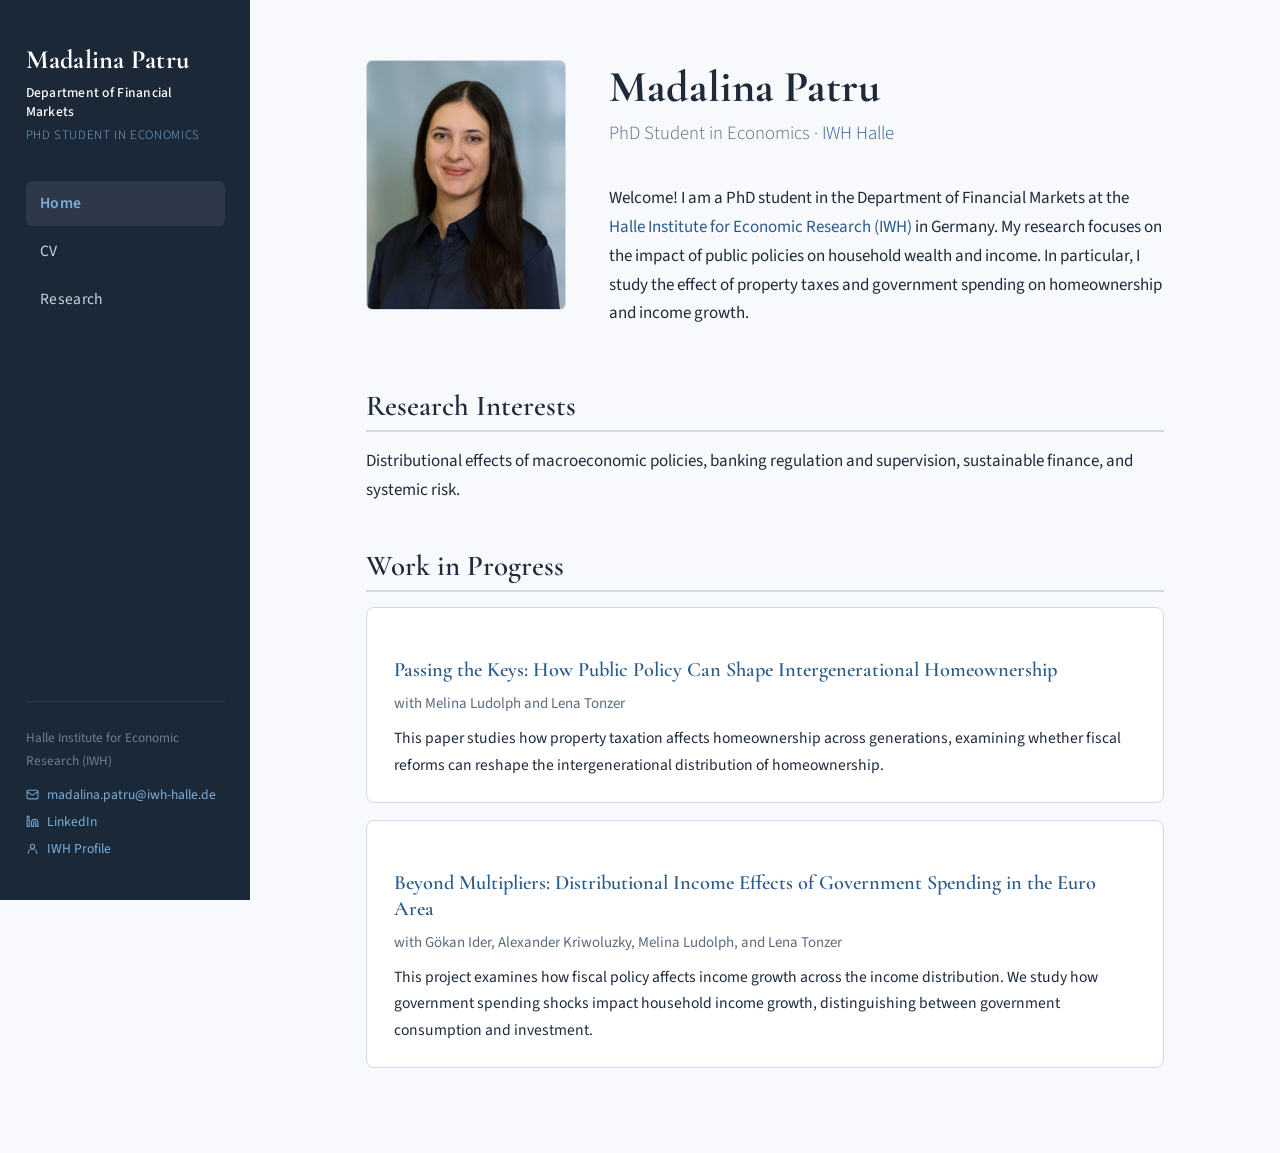
==== commit 3655f55a: "Add files via upload" ====
--- a/index.html
+++ b/index.html
@@ -12,9 +12,8 @@
 
   <aside class="sidebar">
     <div class="sidebar__name">Madalina Patru</div>
+    <div class="sidebar__dept">Department of Financial Markets</div>
     <div class="sidebar__title">PhD Student in Economics</div>
-    <div class="sidebar__dept-label">Department of</div>
-    <div class="sidebar__dept">Financial Markets</div>
     <ul class="sidebar__nav">
       <li><a href="index.html" class="active">Home</a></li>
       <li><a href="cv.html">CV</a></li>
@@ -44,23 +43,23 @@
 
       <div class="hero">
         <img src="photo.jpg" alt="Madalina Patru" class="hero__photo">
-
         <div class="hero__text">
           <h1>Madalina Patru</h1>
           <p class="subtitle">PhD Student in Economics · <a href="https://www.iwh-halle.de/en/">IWH Halle</a></p>
           <p>
             Welcome! I am a PhD student in the Department of Financial Markets at the
             <a href="https://www.iwh-halle.de/en/">Halle Institute for Economic Research (IWH)</a>
-            in Germany. My research studies how public policies affect household wealth,
-            homeownership, and income distribution across different groups.
+            in Germany. My research focuses on the impact of public policies on household wealth
+            and income. In particular, I study the effect of property taxes and government spending
+            on homeownership and income growth.
           </p>
         </div>
       </div>
 
       <h2>Research Interests</h2>
       <p>
-        Sustainable finance, banking regulation, systemic risk, property taxes,
-        and distributional effects of macroeconomic policies.
+        Distributional effects of macroeconomic policies, banking regulation and supervision,
+        sustainable finance, and systemic risk.
       </p>
 
       <h2>Work in Progress</h2>
@@ -70,8 +69,8 @@
         <div class="card__meta">with Melina Ludolph and Lena Tonzer</div>
         <div class="card__description">
           This paper studies how property taxation affects homeownership across generations,
-          examining whether fiscal reforms can lower entry barriers for younger households
-          and reshape the intergenerational distribution of homeownership.
+          examining whether fiscal reforms can reshape the intergenerational distribution
+          of homeownership.
         </div>
       </div>
 
@@ -80,9 +79,8 @@
         <div class="card__meta">with Gökan Ider, Alexander Kriwoluzky, Melina Ludolph, and Lena Tonzer</div>
         <div class="card__description">
           This project examines how fiscal policy affects income growth across the income
-          distribution, as well as across gender and occupational groups, and investigates
-          the channels through which different types of government spending transmit to
-          household incomes.
+          distribution. We study how government spending shocks impact household income growth,
+          distinguishing between government consumption and investment.
         </div>
       </div>
 
--- a/style.css
+++ b/style.css
@@ -41,7 +41,7 @@
   display: flex;
 }
 
-/* ---- SIDEBAR NAVIGATION ---- */
+/* ---- SIDEBAR ---- */
 
 .sidebar {
   position: fixed;
@@ -65,32 +65,24 @@
   color: #fff;
   letter-spacing: 0.01em;
   line-height: 1.3;
-  margin-bottom: 0.3rem;
+  margin-bottom: 0.35rem;
+}
+
+.sidebar__dept {
+  font-size: 0.8rem;
+  font-weight: 500;
+  color: #fff;
+  letter-spacing: 0.02em;
+  line-height: 1.4;
+  margin-bottom: 0.25rem;
 }
 
 .sidebar__title {
-  font-size: 0.78rem;
-  font-weight: 400;
+  font-size: 0.75rem;
+  font-weight: 300;
   color: var(--color-nav-hover);
   letter-spacing: 0.05em;
   text-transform: uppercase;
-  margin-bottom: 0.8rem;
-}
-
-.sidebar__dept-label {
-  font-size: 0.72rem;
-  font-weight: 300;
-  color: #6b7f93;
-  letter-spacing: 0.04em;
-  line-height: 1.4;
-}
-
-.sidebar__dept {
-  font-size: 0.78rem;
-  font-weight: 400;
-  color: #9aafc2;
-  letter-spacing: 0.03em;
-  line-height: 1.4;
   margin-bottom: 2rem;
 }
 
@@ -250,7 +242,7 @@
   font-weight: 300;
 }
 
-/* ---- HERO / ABOUT SECTION ---- */
+/* ---- HERO ---- */
 
 .hero {
   display: flex;
@@ -274,7 +266,7 @@
   margin-bottom: 0.2rem;
 }
 
-/* ---- CARDS / ITEMS ---- */
+/* ---- CARDS ---- */
 
 .card {
   background: #fff;
@@ -298,17 +290,10 @@
   margin-bottom: 0.25rem;
 }
 
-.card__title {
-  font-family: var(--font-heading);
-  font-size: 1.15rem;
-  font-weight: 600;
-  margin-bottom: 0.2rem;
-}
-
 .card__meta {
   font-size: 0.88rem;
   color: var(--color-text-muted);
-  margin-bottom: 0.3rem;
+  margin-bottom: 0.5rem;
 }
 
 .card__description {
@@ -325,7 +310,7 @@
 .cv-entry {
   display: flex;
   gap: 1.5rem;
-  padding: 1rem 0;
+  padding: 1.3rem 0;
   border-bottom: 1px solid var(--color-border);
 }
 
@@ -339,30 +324,35 @@
   font-weight: 600;
   color: var(--color-accent);
   padding-top: 0.15rem;
+  line-height: 1.5;
 }
 
 .cv-entry__details h4 {
   font-family: var(--font-heading);
   font-size: 1.1rem;
   font-weight: 600;
-  margin-bottom: 0.15rem;
+  margin-bottom: 0.25rem;
 }
 
 .cv-entry__details .institution {
   font-size: 0.92rem;
   color: var(--color-text-muted);
-  margin-bottom: 0.3rem;
+  margin-bottom: 0.4rem;
 }
 
 .cv-entry__details p {
   font-size: 0.9rem;
-  margin-bottom: 0.25rem;
+  margin-bottom: 0.3rem;
+}
+
+.cv-entry__details p:last-child {
+  margin-bottom: 0;
 }
 
 /* ---- PUBLICATION LIST ---- */
 
 .pub {
-  padding: 1rem 0;
+  padding: 1.2rem 0;
   border-bottom: 1px solid var(--color-border);
 }
 
@@ -415,7 +405,7 @@
   text-decoration: none;
 }
 
-/* ---- TEACHING TABLE ---- */
+/* ---- COURSE TABLE ---- */
 
 .course-table {
   width: 100%;
@@ -442,7 +432,7 @@
   background: rgba(0,0,0,0.015);
 }
 
-/* ---- DOWNLOAD BUTTON ---- */
+/* ---- BUTTON ---- */
 
 .btn {
   display: inline-block;
@@ -500,34 +490,27 @@
     transform: translateX(-100%);
     transition: transform 0.3s ease;
   }
-
   .sidebar.open {
     transform: translateX(0);
   }
-
   .hamburger {
     display: flex;
   }
-
   .main {
     margin-left: 0;
   }
-
   .content {
     padding: 4.5rem 1.5rem 3rem;
   }
-
   .hero {
     flex-direction: column;
     align-items: center;
     text-align: center;
   }
-
   .cv-entry {
     flex-direction: column;
     gap: 0.3rem;
   }
-
   .cv-entry__dates {
     min-width: unset;
   }
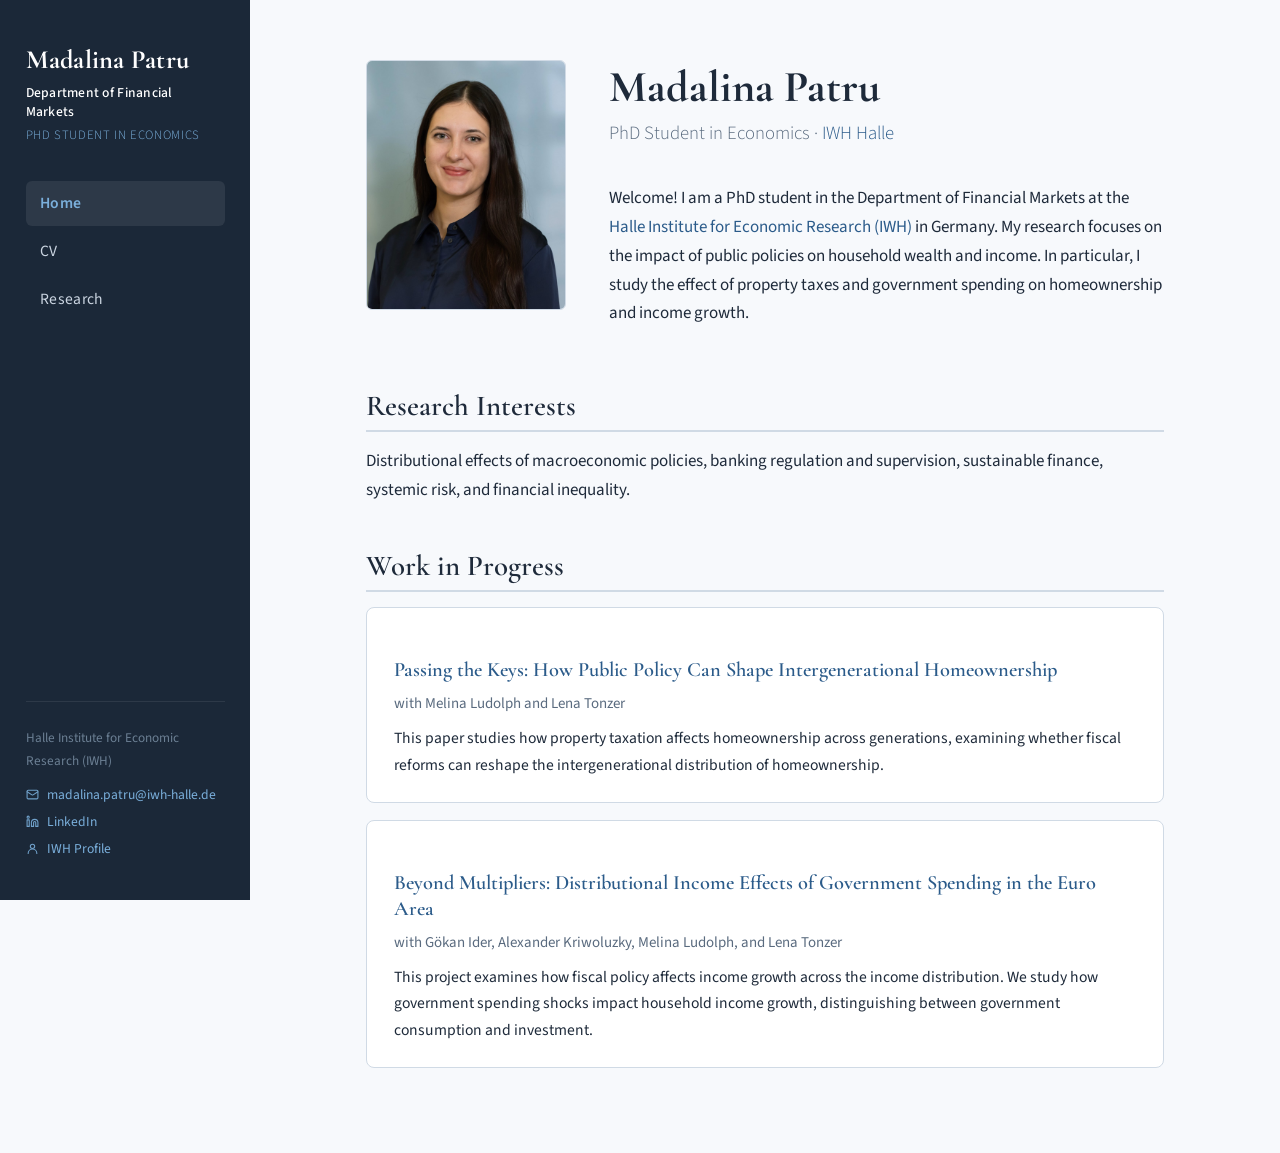
==== commit b3c003d6: "Add files via upload" ====
--- a/index.html
+++ b/index.html
@@ -59,7 +59,7 @@
       <h2>Research Interests</h2>
       <p>
         Distributional effects of macroeconomic policies, banking regulation and supervision,
-        sustainable finance, and systemic risk.
+        sustainable finance, systemic risk, and financial inequality.
       </p>
 
       <h2>Work in Progress</h2>
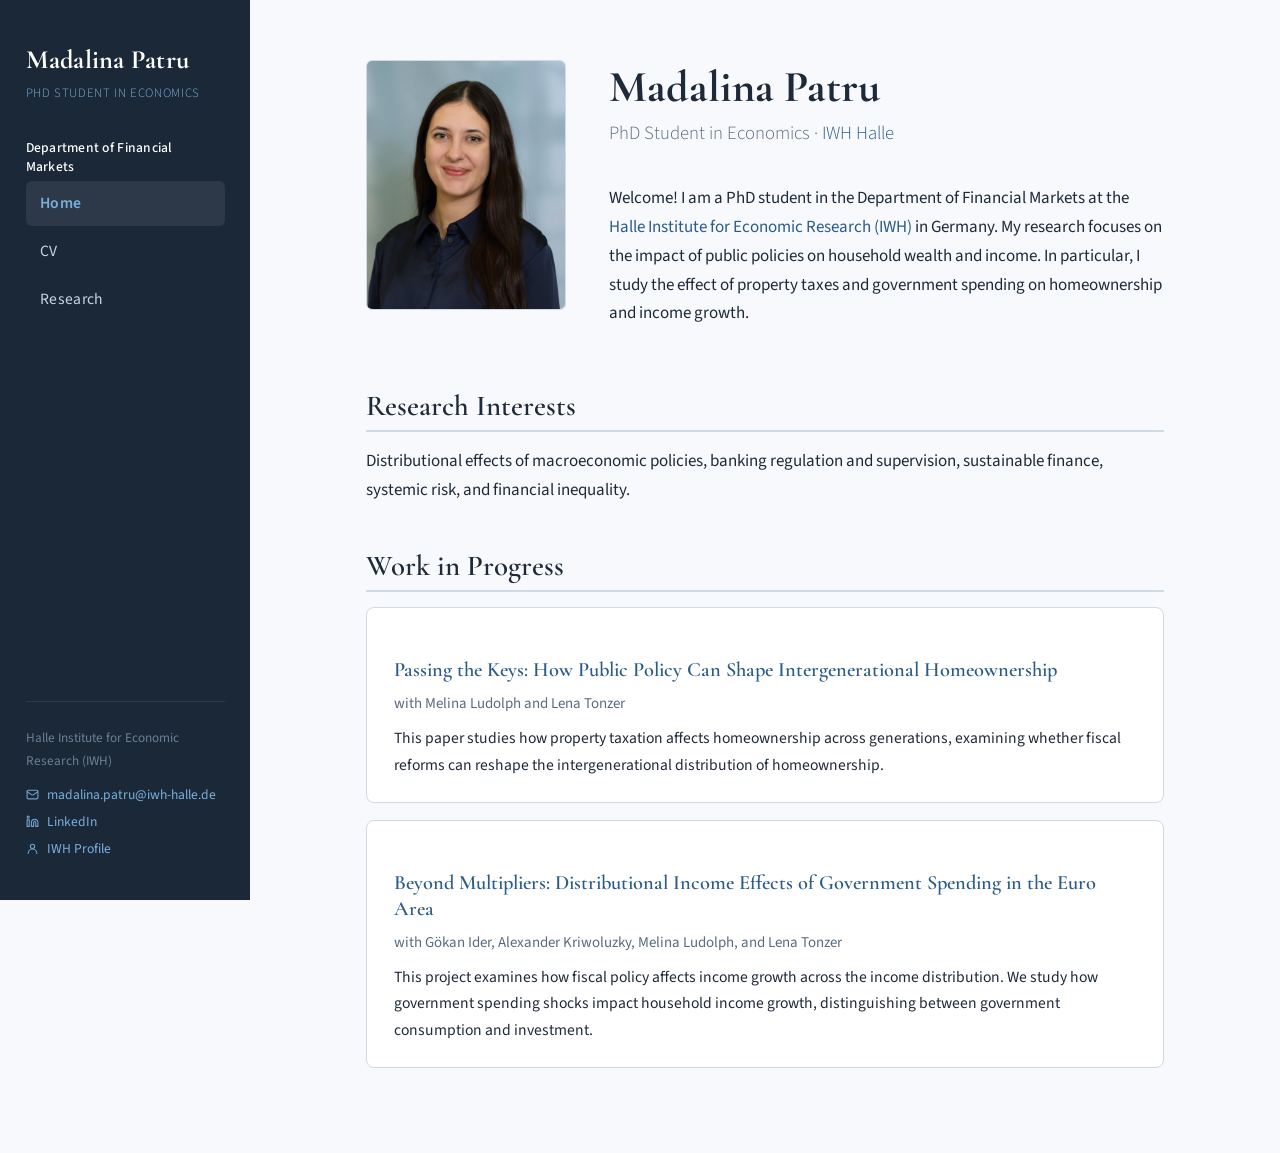
==== commit 610c4d03: "Add department information to sidebar" ====
--- a/index.html
+++ b/index.html
@@ -12,8 +12,8 @@
 
   <aside class="sidebar">
     <div class="sidebar__name">Madalina Patru</div>
+    <div class="sidebar__title">PhD Student in Economics</div>
     <div class="sidebar__dept">Department of Financial Markets</div>
-    <div class="sidebar__title">PhD Student in Economics</div>
     <ul class="sidebar__nav">
       <li><a href="index.html" class="active">Home</a></li>
       <li><a href="cv.html">CV</a></li>
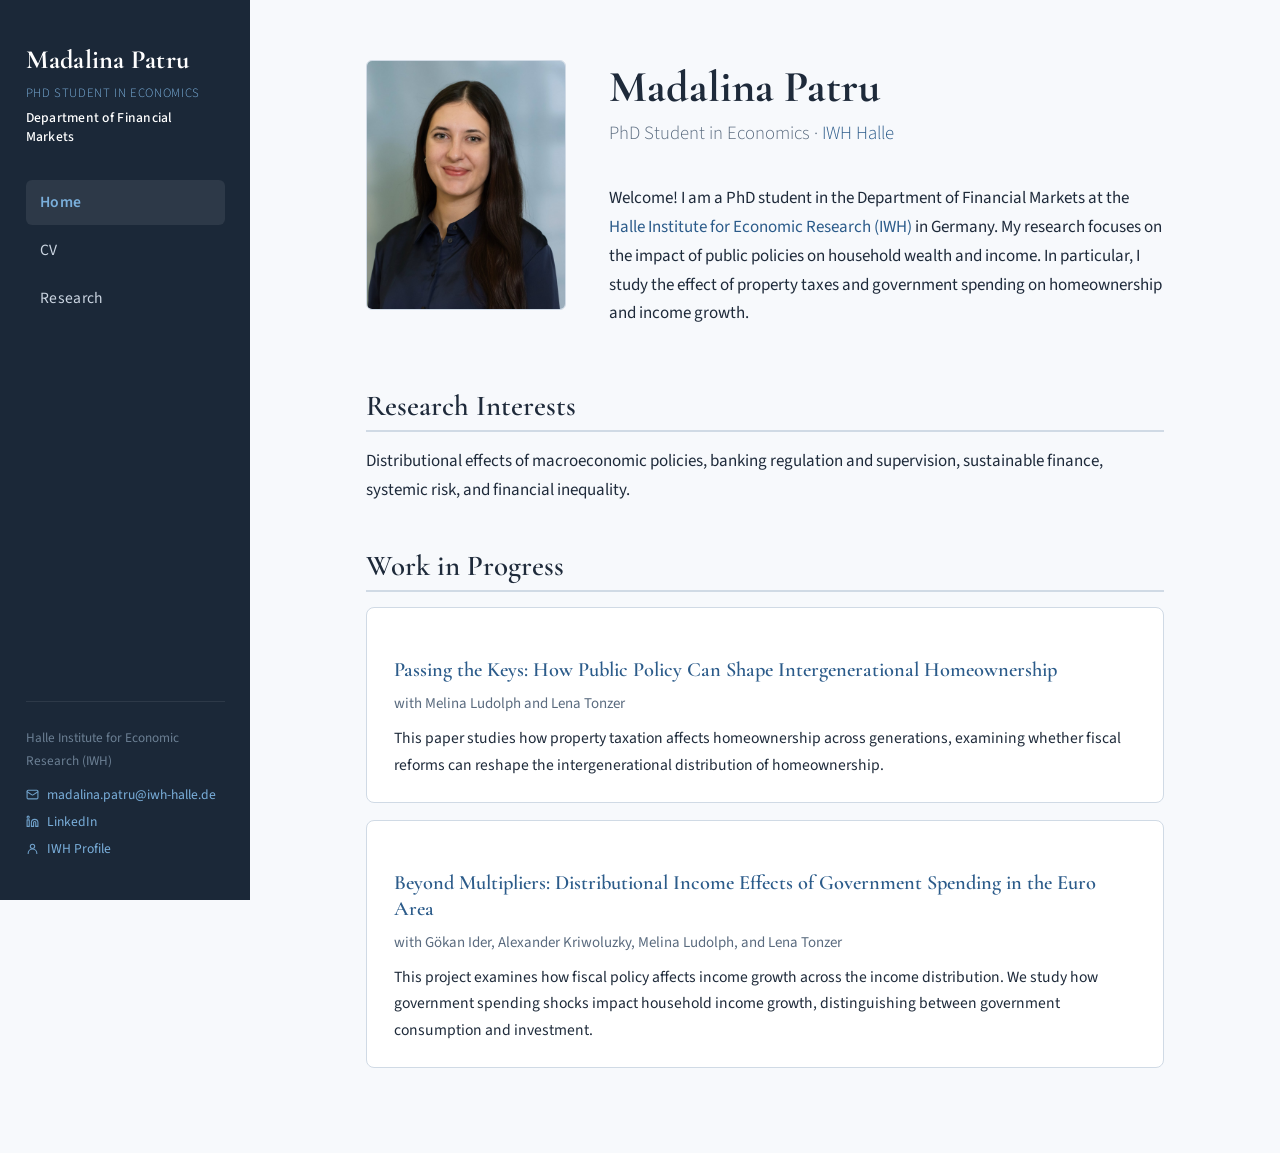
==== commit 27a6ad06: "Update index.html" ====
--- a/index.html
+++ b/index.html
@@ -3,6 +3,8 @@
 <head>
   <meta charset="UTF-8">
   <meta name="viewport" content="width=device-width, initial-scale=1.0">
+  <meta name="description" content="Madalina Patru — PhD student in Economics at IWH Halle. Research on property taxes, homeownership, and household wealth.">
+<meta name="author" content="Madalina Patru">
   <title>Madalina Patru — Academic Homepage</title>
   <link rel="stylesheet" href="style.css">
 </head>
--- a/style.css
+++ b/style.css
@@ -68,27 +68,28 @@
   margin-bottom: 0.35rem;
 }
 
-.sidebar__dept {
-  font-size: 0.8rem;
-  font-weight: 500;
-  color: #fff;
-  letter-spacing: 0.02em;
-  line-height: 1.4;
-  margin-bottom: 0.25rem;
-}
-
 .sidebar__title {
   font-size: 0.75rem;
   font-weight: 300;
   color: var(--color-nav-hover);
   letter-spacing: 0.05em;
   text-transform: uppercase;
-  margin-bottom: 2rem;
+  margin-bottom: 0.2rem;
+}
+
+.sidebar__dept {
+  font-size: 0.8rem;
+  font-weight: 500;
+  color: #fff;
+  letter-spacing: 0.02em;
+  line-height: 1.4;
+  margin-bottom: 0;
 }
 
 .sidebar__nav {
   list-style: none;
   flex: 1;
+  margin-top: 2rem;
 }
 
 .sidebar__nav li {
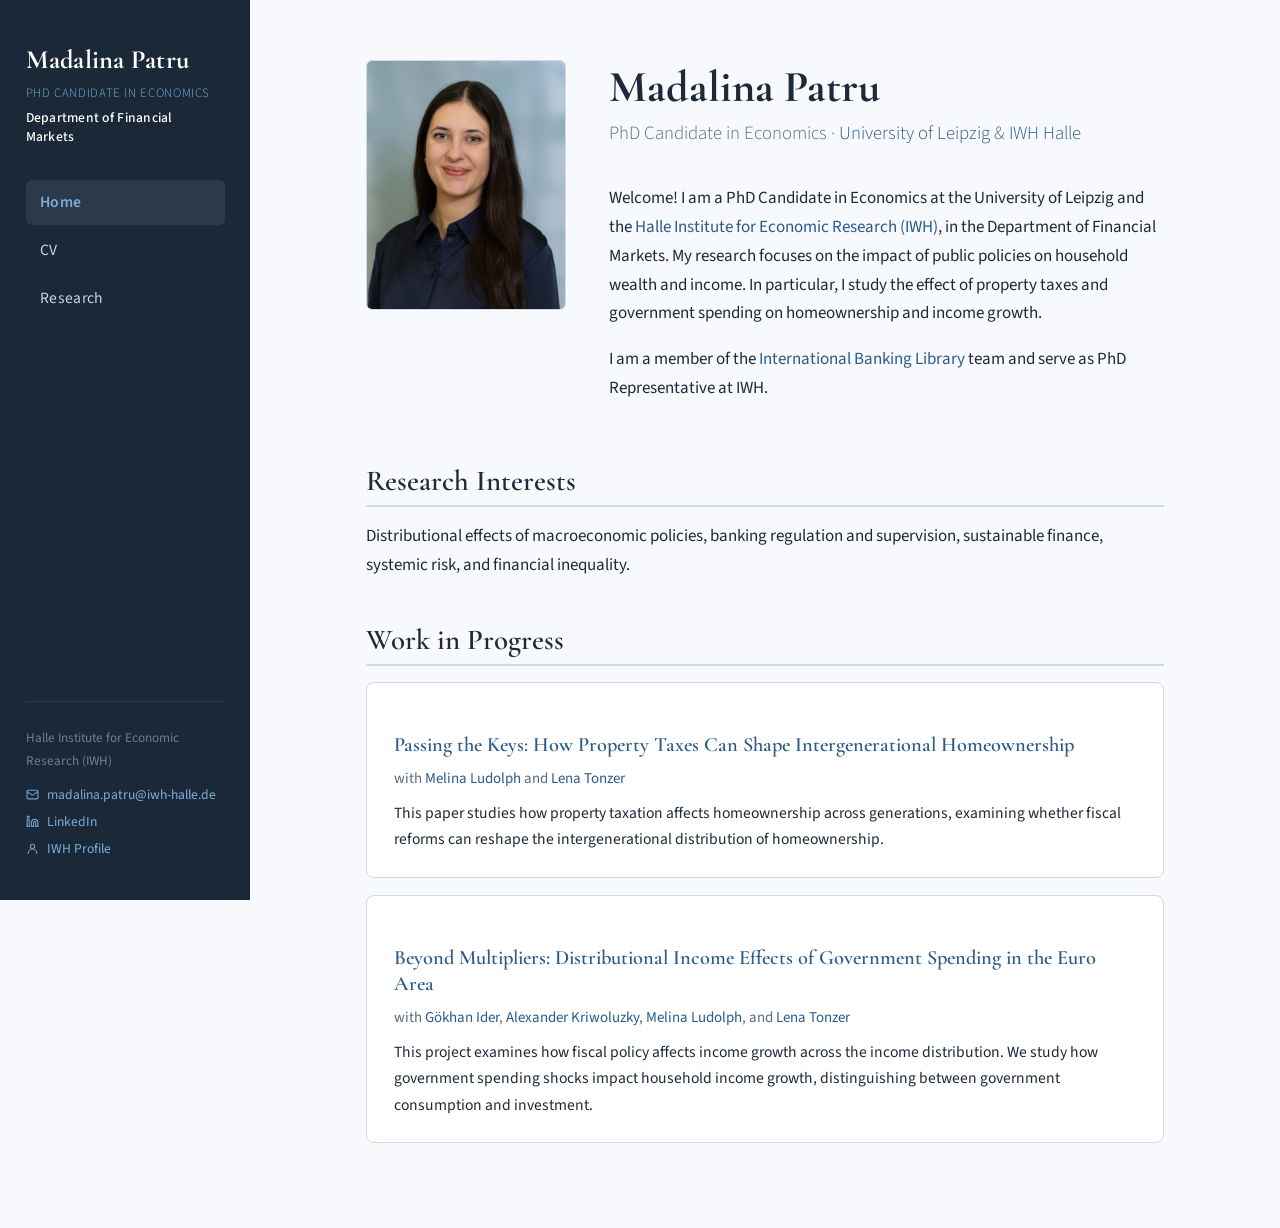
==== commit 089248fd: "Add files via upload" ====
--- a/index.html
+++ b/index.html
@@ -3,7 +3,7 @@
 <head>
   <meta charset="UTF-8">
   <meta name="viewport" content="width=device-width, initial-scale=1.0">
-  <meta name="description" content="Madalina Patru — PhD student in Economics at IWH Halle. Research on property taxes, homeownership, and household wealth.">
+  <meta name="description" content="Madalina Patru — PhD Candidate in Economics at the University of Leipzig and IWH Halle. Research on property taxes, homeownership, and household wealth.">
 <meta name="author" content="Madalina Patru">
   <title>Madalina Patru — Academic Homepage</title>
   <link rel="stylesheet" href="style.css">
@@ -14,7 +14,7 @@
 
   <aside class="sidebar">
     <div class="sidebar__name">Madalina Patru</div>
-    <div class="sidebar__title">PhD Student in Economics</div>
+    <div class="sidebar__title">PhD Candidate in Economics</div>
     <div class="sidebar__dept">Department of Financial Markets</div>
     <ul class="sidebar__nav">
       <li><a href="index.html" class="active">Home</a></li>
@@ -47,13 +47,17 @@
         <img src="photo.jpg" alt="Madalina Patru" class="hero__photo">
         <div class="hero__text">
           <h1>Madalina Patru</h1>
-          <p class="subtitle">PhD Student in Economics · <a href="https://www.iwh-halle.de/en/">IWH Halle</a></p>
+          <p class="subtitle">PhD Candidate in Economics · <a href="https://www.wifa.uni-leipzig.de/en/faculty">University of Leipzig</a> &amp; <a href="https://www.iwh-halle.de/en/">IWH Halle</a></p>
           <p>
-            Welcome! I am a PhD student in the Department of Financial Markets at the
-            <a href="https://www.iwh-halle.de/en/">Halle Institute for Economic Research (IWH)</a>
-            in Germany. My research focuses on the impact of public policies on household wealth
-            and income. In particular, I study the effect of property taxes and government spending
-            on homeownership and income growth.
+            Welcome! I am a PhD Candidate in Economics at the University of Leipzig and the
+            <a href="https://www.iwh-halle.de/en/">Halle Institute for Economic Research (IWH)</a>,
+            in the Department of Financial Markets. My research focuses on the impact of public
+            policies on household wealth and income. In particular, I study the effect of property
+            taxes and government spending on homeownership and income growth.
+          </p>
+          <p>
+            I am a member of the <a href="https://bankinglibrary.com/">International Banking Library</a>
+            team and serve as PhD Representative at IWH.
           </p>
         </div>
       </div>
@@ -67,8 +71,8 @@
       <h2>Work in Progress</h2>
 
       <div class="card">
-        <h3>Passing the Keys: How Public Policy Can Shape Intergenerational Homeownership</h3>
-        <div class="card__meta">with Melina Ludolph and Lena Tonzer</div>
+        <h3>Passing the Keys: How Property Taxes Can Shape Intergenerational Homeownership</h3>
+        <div class="card__meta">with <a href="https://sites.google.com/view/melinaludolph">Melina Ludolph</a> and <a href="https://sites.google.com/site/euilenatonzer/">Lena Tonzer</a></div>
         <div class="card__description">
           This paper studies how property taxation affects homeownership across generations,
           examining whether fiscal reforms can reshape the intergenerational distribution
@@ -78,7 +82,7 @@
 
       <div class="card">
         <h3>Beyond Multipliers: Distributional Income Effects of Government Spending in the Euro Area</h3>
-        <div class="card__meta">with Gökan Ider, Alexander Kriwoluzky, Melina Ludolph, and Lena Tonzer</div>
+        <div class="card__meta">with <a href="https://sites.google.com/view/gokhanider">Gökhan Ider</a>, <a href="https://www.alexanderkriwoluzky.com/">Alexander Kriwoluzky</a>, <a href="https://sites.google.com/view/melinaludolph">Melina Ludolph</a>, and <a href="https://sites.google.com/site/euilenatonzer/">Lena Tonzer</a></div>
         <div class="card__description">
           This project examines how fiscal policy affects income growth across the income
           distribution. We study how government spending shocks impact household income growth,
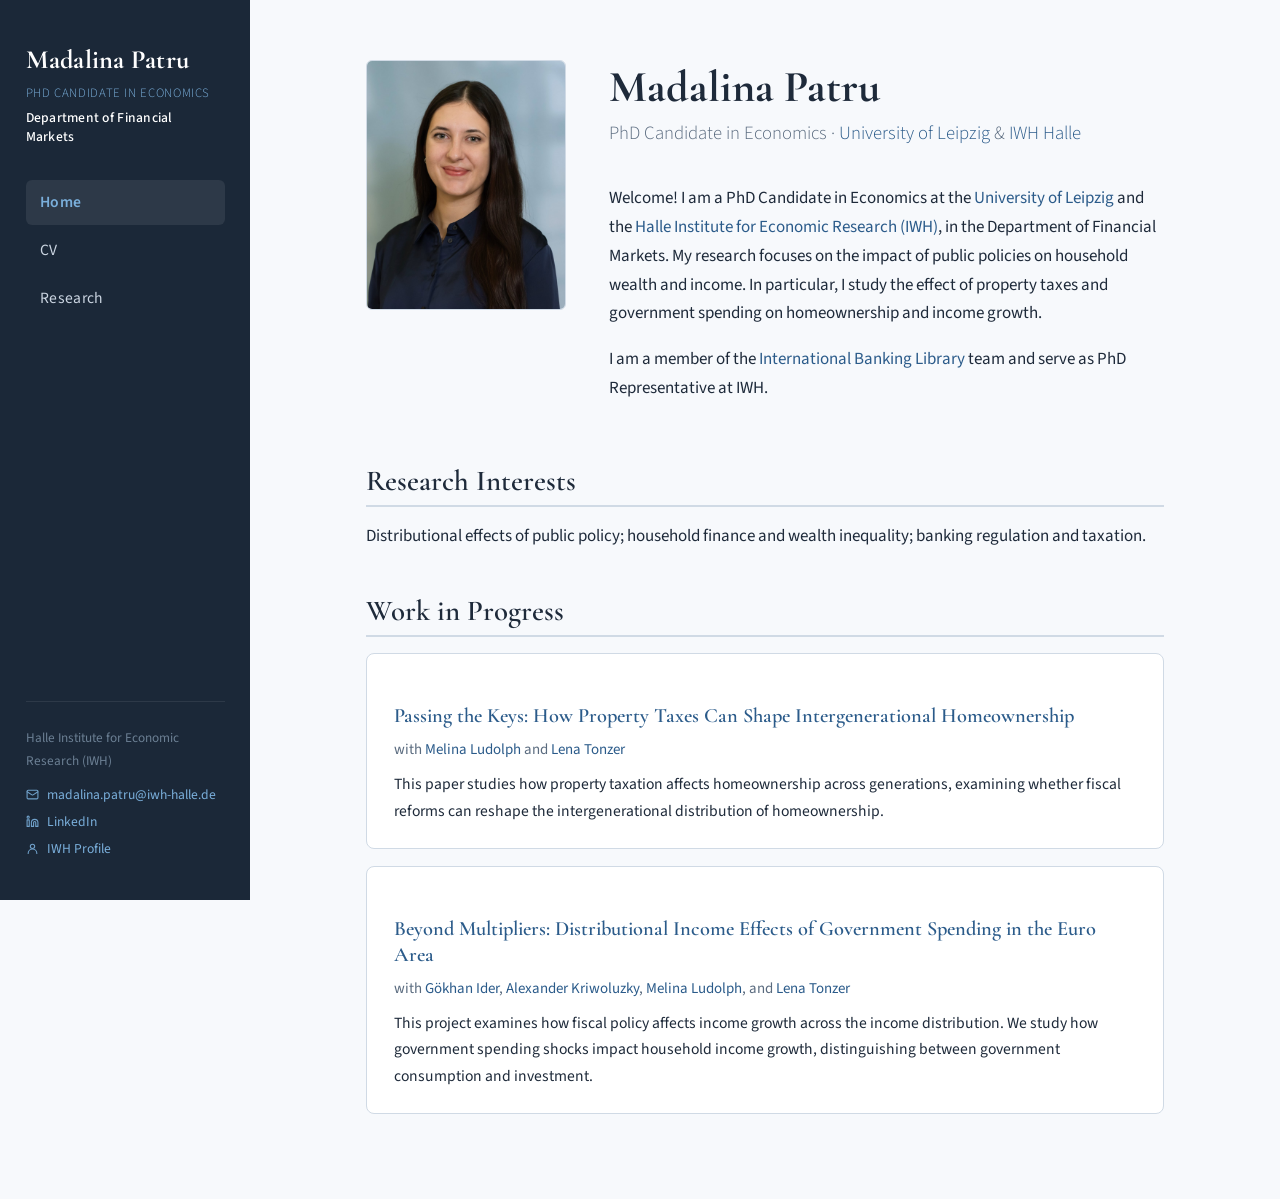
==== commit a07654a6: "Add files via upload" ====
--- a/index.html
+++ b/index.html
@@ -49,7 +49,8 @@
           <h1>Madalina Patru</h1>
           <p class="subtitle">PhD Candidate in Economics · <a href="https://www.wifa.uni-leipzig.de/en/faculty">University of Leipzig</a> &amp; <a href="https://www.iwh-halle.de/en/">IWH Halle</a></p>
           <p>
-            Welcome! I am a PhD Candidate in Economics at the University of Leipzig and the
+            Welcome! I am a PhD Candidate in Economics at the
+            <a href="https://www.wifa.uni-leipzig.de/en/faculty">University of Leipzig</a> and the
             <a href="https://www.iwh-halle.de/en/">Halle Institute for Economic Research (IWH)</a>,
             in the Department of Financial Markets. My research focuses on the impact of public
             policies on household wealth and income. In particular, I study the effect of property
@@ -64,8 +65,8 @@
 
       <h2>Research Interests</h2>
       <p>
-        Distributional effects of macroeconomic policies, banking regulation and supervision,
-        sustainable finance, systemic risk, and financial inequality.
+        Distributional effects of public policy; household finance and wealth inequality;
+        banking regulation and taxation.
       </p>
 
       <h2>Work in Progress</h2>
